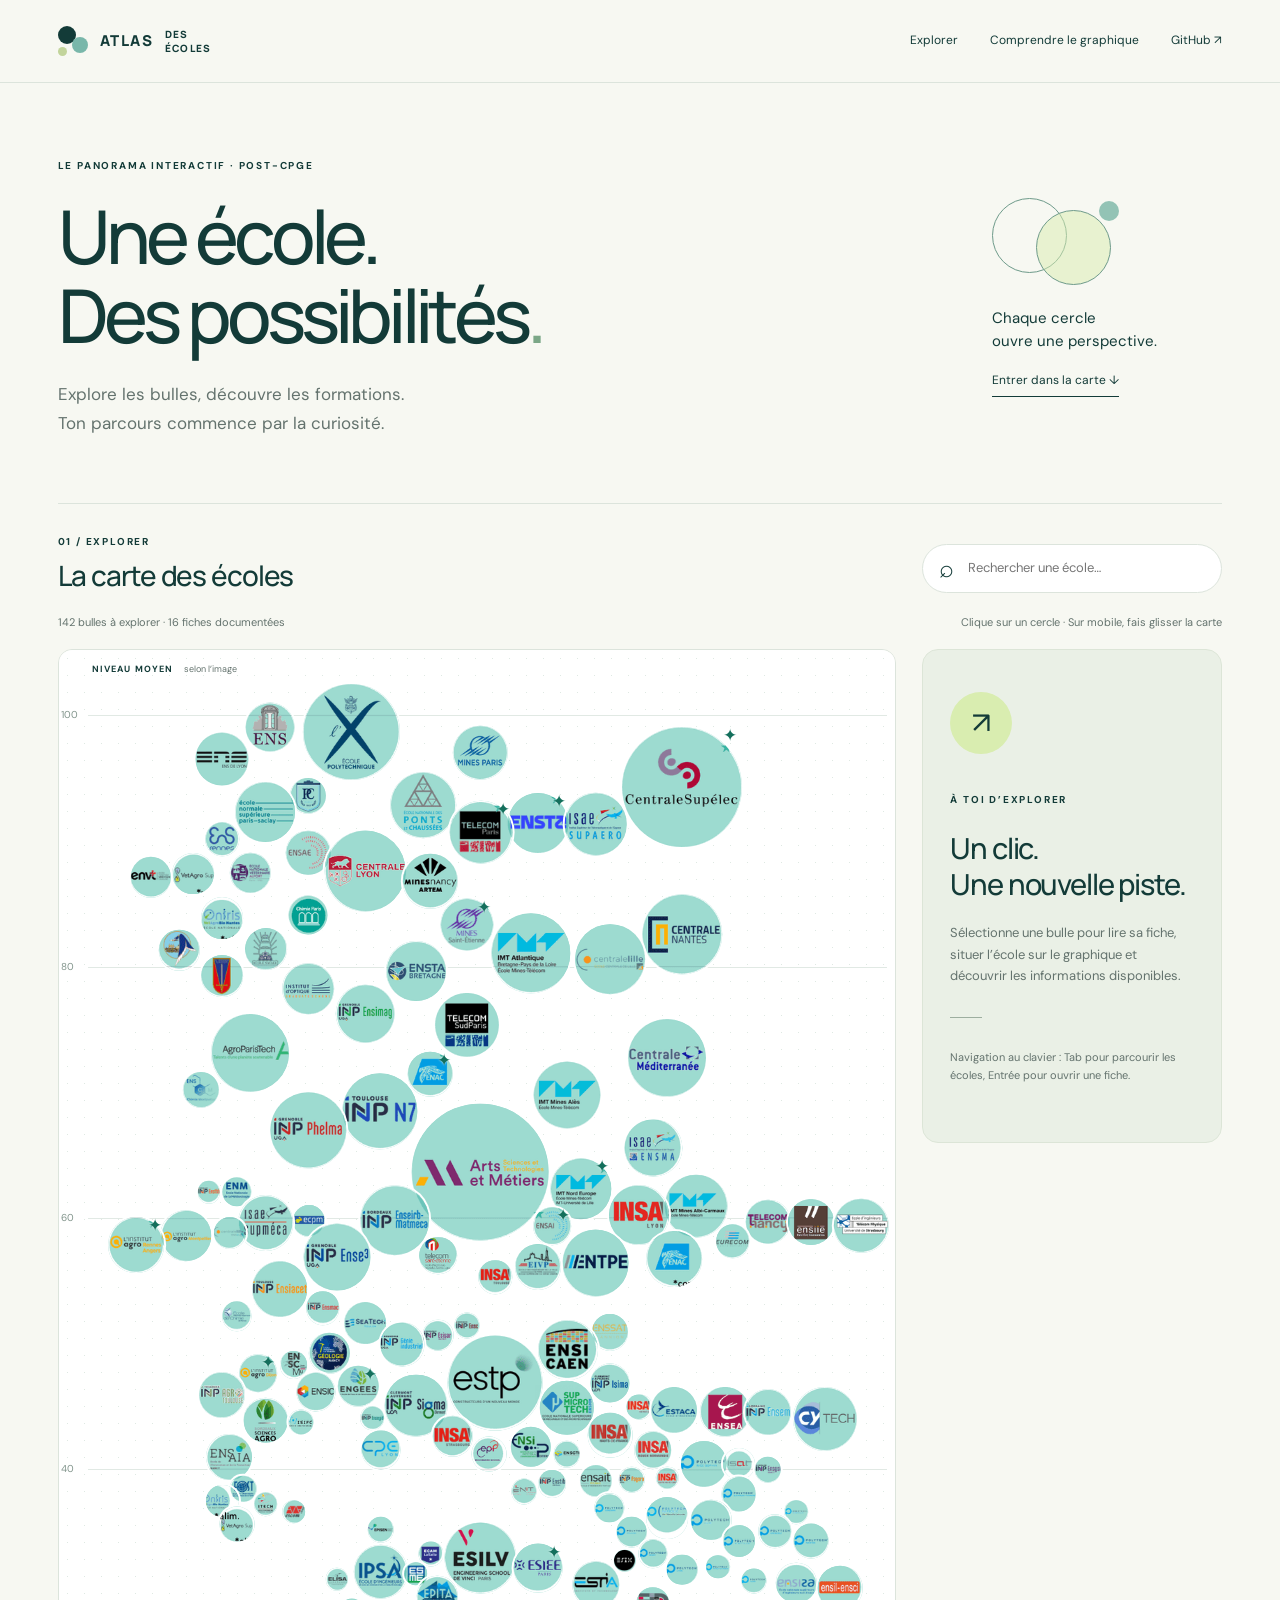
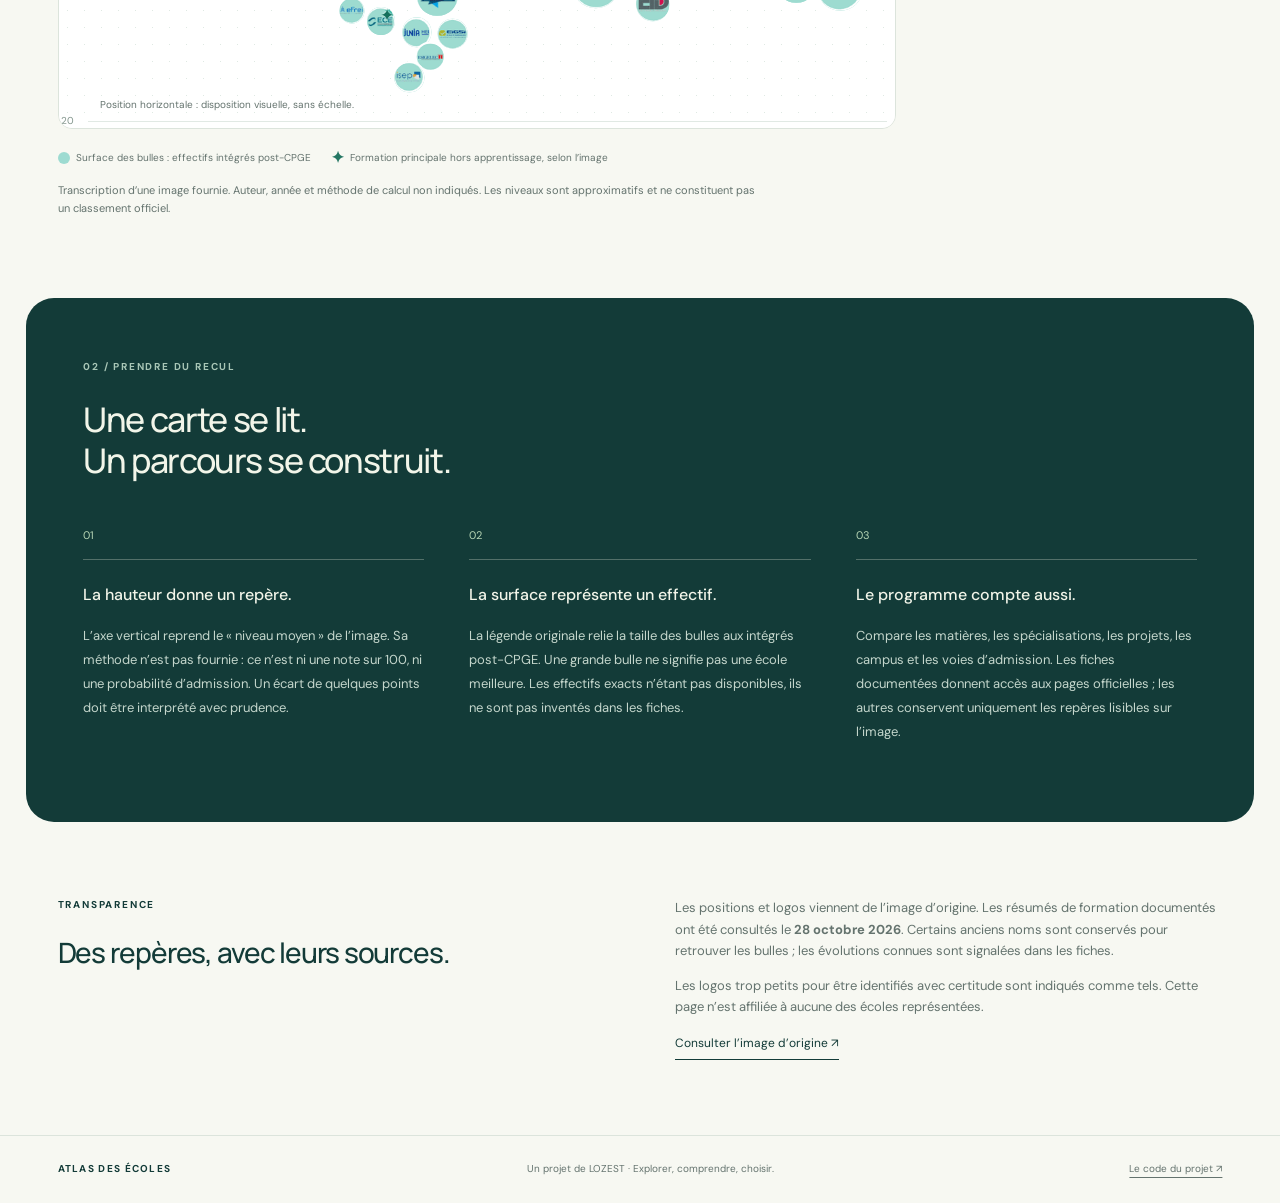
==== ecoles/index.html @ 5dcb4d63 "Add interactive school atlas with clickable bubbles and sourced profiles" ====
<!doctype html>
<html lang="fr">
<head>
<meta charset="utf-8"><meta name="viewport" content="width=device-width, initial-scale=1">
<meta name="theme-color" content="#103c39"><meta name="description" content="Explorez les écoles du graphique : bulles cliquables, repères visuels et fiches de formation sourcées.">
<title>Atlas des écoles — LOZEST</title>
<link rel="icon" href="data:image/svg+xml,%3Csvg xmlns='http://www.w3.org/2000/svg' viewBox='0 0 64 64'%3E%3Ccircle cx='32' cy='32' r='30' fill='%23103c39'/%3E%3Ccircle cx='23' cy='25' r='10' fill='%239cd9ce'/%3E%3Ccircle cx='43' cy='38' r='13' fill='%23e9f6c6'/%3E%3C/svg%3E">
<link rel="stylesheet" href="styles.css"><script defer src="schools.js"></script><script defer src="profiles.js"></script><script defer src="app.js"></script>
</head>
<body>
<header class="topbar"><a class="brand" href="./" aria-label="Atlas des écoles, accueil"><span class="brand-symbol" aria-hidden="true"><i></i><i></i><i></i></span> ATLAS<span class="brand-end">DES ÉCOLES</span></a><nav aria-label="Navigation"><a href="#carte">Explorer</a><a href="#lecture">Comprendre le graphique</a><a href="https://github.com/LOZEST/LOZEST.github.io/tree/main/ecoles" target="_blank" rel="noopener noreferrer">GitHub ↗</a></nav></header>
<main>
<section class="hero"><div><p class="eyebrow">LE PANORAMA INTERACTIF · POST-CPGE</p><h1>Une école.<br>Des possibilités<span class="period">.</span></h1><p class="intro">Explore les bulles, découvre les formations.<br>Ton parcours commence par la curiosité.</p></div><div class="hero-aside"><span class="orbit" aria-hidden="true"><i></i><i></i><i></i></span><p>Chaque cercle<br>ouvre une perspective.</p><a href="#carte" class="text-link">Entrer dans la carte <span>↓</span></a></div></section>
<section class="explorer" id="carte" aria-labelledby="map-heading">
<div class="explorer-heading"><div><p class="eyebrow">01 / EXPLORER</p><h2 id="map-heading">La carte des écoles</h2></div><label class="search-wrap"><span aria-hidden="true">⌕</span><input id="search" type="search" placeholder="Rechercher une école…" aria-label="Rechercher une école ou un domaine" autocomplete="off"></label></div>
<div class="chart-meta"><span id="result-count" aria-live="polite"></span><span>Clique sur un cercle · Sur mobile, fais glisser la carte</span></div>
<div class="explorer-layout"><div class="map-column"><div class="map-scroll" id="map-scroll" aria-label="Carte des écoles, défilement horizontal sur petit écran"><div class="map" id="map"><span class="axis-name">NIVEAU MOYEN <span>selon l’image</span></span><div id="grid" aria-hidden="true"></div><div id="bubbles"></div><div class="map-end">Position horizontale : disposition visuelle, sans échelle.</div></div></div><div class="plot-legend"><span><i class="legend-circle"></i> Surface des bulles : effectifs intégrés post-CPGE</span><span><b>✦</b> Formation principale hors apprentissage, selon l’image</span></div><p class="source-note">Transcription d’une image fournie. Auteur, année et méthode de calcul non indiqués. Les niveaux sont approximatifs et ne constituent pas un classement officiel.</p><p class="empty-results" id="empty-results" hidden>Aucune école ne correspond. Essaie un nom plus court ou un autre domaine.</p></div>
<aside class="details" id="details" aria-label="Fiche de l’école sélectionnée"><div class="details-inner" id="details-inner"><div class="detail-placeholder"><span class="placeholder-circle">↗</span><p class="eyebrow">À TOI D’EXPLORER</p><h2>Un clic.<br>Une nouvelle piste.</h2><p>Sélectionne une bulle pour lire sa fiche, situer l’école sur le graphique et découvrir les informations disponibles.</p><div class="tiny-line"></div><p class="small">Navigation au clavier : Tab pour parcourir les écoles, Entrée pour ouvrir une fiche.</p></div></div></aside></div>
</section>
<section class="reading" id="lecture"><div class="section-title"><p class="eyebrow">02 / PRENDRE DU RECUL</p><h2>Une carte se lit.<br>Un parcours se construit.</h2></div><div class="reading-grid"><article><span class="chapter">01</span><h3>La hauteur donne un repère.</h3><p>L’axe vertical reprend le « niveau moyen » de l’image. Sa méthode n’est pas fournie : ce n’est ni une note sur 100, ni une probabilité d’admission. Un écart de quelques points doit être interprété avec prudence.</p></article><article><span class="chapter">02</span><h3>La surface représente un effectif.</h3><p>La légende originale relie la taille des bulles aux intégrés post-CPGE. Une grande bulle ne signifie pas une école meilleure. Les effectifs exacts n’étant pas disponibles, ils ne sont pas inventés dans les fiches.</p></article><article><span class="chapter">03</span><h3>Le programme compte aussi.</h3><p>Compare les matières, les spécialisations, les projets, les campus et les voies d’admission. Les fiches documentées donnent accès aux pages officielles ; les autres conservent uniquement les repères lisibles sur l’image.</p></article></div></section>
<section class="provenance"><div><p class="eyebrow">TRANSPARENCE</p><h2>Des repères, avec leurs sources.</h2></div><div><p>Les positions et logos viennent de l’image d’origine. Les résumés de formation documentés ont été consultés le <strong>28 octobre 2026</strong>. Certains anciens noms sont conservés pour retrouver les bulles ; les évolutions connues sont signalées dans les fiches.</p><p>Les logos trop petits pour être identifiés avec certitude sont indiqués comme tels. Cette page n’est affiliée à aucune des écoles représentées.</p><a class="text-link" href="assets/graphique-original.png" target="_blank" rel="noopener">Consulter l’image d’origine ↗</a></div></section>
</main>
<footer><a class="footer-brand" href="./">ATLAS DES ÉCOLES</a><span>Un projet de LOZEST · Explorer, comprendre, choisir.</span><a href="https://github.com/LOZEST/LOZEST.github.io/tree/main/ecoles" target="_blank" rel="noopener">Le code du projet ↗</a></footer>
<dialog id="school-dialog" aria-label="Détails de l’école"><button class="close-circle" aria-label="Fermer la fiche">×</button><div id="dialog-content"></div></dialog>
<div class="tooltip" id="tooltip" role="tooltip" hidden></div>
<noscript><p class="noscript">Active JavaScript pour explorer les bulles. <a href="assets/graphique-original.png">Voir l’image originale</a>.</p></noscript>
</body>
</html>
---- ecoles/styles.css ----
@import url('https://fonts.googleapis.com/css2?family=DM+Sans:wght@400;500;600;700&family=Manrope:wght@400;500;600;700;800&display=swap');
:root{--ink:#133b38;--muted:#64736e;--paper:#f7f8f2;--mint:#9ddbd1;--accent:#d9edb0;--line:#dce4dc;--white:#fff;--font:'DM Sans',Arial,sans-serif}*{box-sizing:border-box}html{scroll-behavior:smooth;scroll-padding-top:25px}body{margin:0;background:var(--paper);color:var(--ink);font-family:var(--font);font-size:15px;line-height:1.65}a{color:inherit;text-underline-offset:5px}button,input{font:inherit}button{cursor:pointer}a:focus-visible,button:focus-visible,input:focus-visible{outline:3px solid #4b907f;outline-offset:5px}::selection{background:var(--accent)}.topbar{display:flex;align-items:center;justify-content:space-between;max-width:1536px;margin:auto;padding:26px 4.5%;border-bottom:1px solid var(--line);gap:24px}.brand{display:flex;align-items:center;gap:12px;font-weight:800;font-family:Manrope,var(--font);letter-spacing:.1em;text-decoration:none}.brand-end{font-size:10px;letter-spacing:.12em;max-width:50px;line-height:1.4}.brand-symbol{position:relative;display:block;width:30px;height:30px}.brand-symbol i{position:absolute;border-radius:50%;background:var(--ink);width:18px;height:18px;left:0;top:0}.brand-symbol i:nth-child(2){left:14px;top:11px;width:16px;height:16px;background:#79b7aa}.brand-symbol i:nth-child(3){left:0;top:21px;width:9px;height:9px;background:#c2d49b}nav{display:flex;gap:32px;font-size:12px}nav a{text-decoration:none}nav a:hover{text-decoration:underline}main{max-width:1536px;margin:auto}.hero{padding:75px 4.5% 65px;display:flex;justify-content:space-between;gap:35px;align-items:center}.eyebrow{font-size:10px;font-weight:700;letter-spacing:.18em;line-height:1.6;margin:0 0 22px}.hero h1{font:500 clamp(42px,5.8vw,82px)/1.07 Manrope,var(--font);letter-spacing:-.065em;margin:0 0 25px}.period{color:#7ba787}.intro{color:var(--muted);font-size:17px;line-height:1.7;margin:0}.hero-aside{padding:0 4% 0 0;min-width:230px}.hero-aside p{font-size:15px;line-height:1.5}.orbit{display:block;width:135px;height:85px;position:relative;margin-bottom:24px}.orbit i{position:absolute;width:75px;height:75px;border:1px solid #6f9b8b;border-radius:50%;left:0;top:0}.orbit i:nth-child(2){left:44px;top:12px;background:#d9edb080}.orbit i:nth-child(3){width:20px;height:20px;left:107px;top:3px;border:none;background:#93c3b5}.text-link{font-size:12px;text-decoration:none;border-bottom:1px solid currentColor;padding-bottom:5px;display:inline-block}.text-link:hover{color:#3d7666}.explorer{padding:0 4.5% 70px}.explorer-heading{display:flex;align-items:flex-end;justify-content:space-between;gap:24px;padding:30px 0 20px;border-top:1px solid var(--line)}.explorer-heading .eyebrow{margin-bottom:8px}h2{font:500 28px/1.25 Manrope,var(--font);letter-spacing:-.04em;margin:0}.search-wrap{display:flex;gap:12px;align-items:center;background:#fff;border:1px solid var(--line);padding:11px 16px;width:300px;border-radius:30px}.search-wrap span{font-size:25px;line-height:1}.search-wrap input{background:none;border:0;min-width:0;width:100%;color:var(--ink);font-size:13px}.search-wrap input:focus{outline:none}.search-wrap:focus-within{outline:2px solid #4b907f}.chart-meta{display:flex;justify-content:space-between;font-size:11px;color:var(--muted);gap:20px;margin:0 0 18px}.explorer-layout{display:grid;grid-template-columns:minmax(0,1fr) 300px;gap:26px;align-items:start}.map-column{min-width:0;position:relative}.map-scroll{overflow:auto;border:1px solid var(--line);border-radius:14px;background:#fff;scrollbar-color:#9fc5bb #f0f5f0;scrollbar-width:thin}.map{position:relative;width:100%;min-width:740px;aspect-ratio:1200/1546;background:radial-gradient(#dfe9e3 .7px,transparent .7px);background-size:17px 17px}.axis-name{position:absolute;top:12px;left:4%;font-size:9px;font-weight:700;letter-spacing:.12em}.axis-name span{font-weight:400;letter-spacing:0;color:var(--muted);margin-left:8px}.gridline{position:absolute;left:3.5%;right:1%;border-top:1px solid #e1e9e4}.gridline span{position:absolute;top:-9px;left:-30px;font-size:10px;color:#81948b;background:#fff;padding:0 3px}.bubble{position:absolute;display:block;border:0;padding:0;background:var(--mint);border-radius:50%;transform:translate(-50%,-50%);transition:transform .2s,box-shadow .2s,opacity .2s;box-shadow:0 0 0 2px #fff;isolation:isolate;aspect-ratio:1}.bubble .logo{position:absolute;inset:0;border-radius:inherit;background-image:url('assets/graphique-original.png');background-repeat:no-repeat;pointer-events:none}.bubble:hover,.bubble:focus-visible{z-index:4;transform:translate(-50%,-50%) scale(1.12);box-shadow:0 6px 24px #103c3930,0 0 0 3px #407c6b}.bubble[aria-pressed=true]{z-index:3;box-shadow:0 0 0 3px var(--ink),0 0 0 7px #d9edb0}.bubble.dim{opacity:.12}.bubble.dim:hover,.bubble.dim:focus-visible{opacity:1}.bubble .star{position:absolute;top:0;right:4%;color:#146f5c;font-size:clamp(12px,1.3vw,18px);line-height:1;text-shadow:0 0 2px #fff;pointer-events:none}.map-end{position:absolute;bottom:14px;left:5%;font-size:10px;color:var(--muted)}.plot-legend{display:flex;flex-wrap:wrap;gap:8px 20px;font-size:10px;color:var(--muted);margin:16px 0 8px}.plot-legend span{display:flex;align-items:center;gap:6px}.legend-circle{width:12px;height:12px;border-radius:50%;background:var(--mint);display:inline-block}.plot-legend b{font-size:16px;color:#247663}.source-note{font-size:11px;line-height:1.6;color:var(--muted);max-width:700px}.details{position:sticky;top:24px;min-width:0}.details-inner{background:#eaf0e6;border:1px solid #dce5d7;border-radius:16px;padding:27px;max-height:calc(100vh - 48px);overflow:auto}.detail-placeholder{padding:15px 0 20px}.placeholder-circle{display:grid;place-items:center;width:62px;height:62px;border-radius:50%;background:var(--accent);font-size:30px;margin-bottom:38px}.detail-placeholder h2{font-size:29px}.detail-placeholder>p:not(.eyebrow){font-size:13px;color:var(--muted);margin-top:20px}.tiny-line{width:32px;border-top:1px solid #9dae9f;margin:30px 0}.small{font-size:11px!important}.detail-logo{width:74px;height:74px;border-radius:50%;background-image:url('assets/graphique-original.png');background-repeat:no-repeat;margin:0 0 23px}.detail-category{font-size:9px;letter-spacing:.14em;text-transform:uppercase;color:#527565;margin:0 0 9px}.school-title{font:600 25px/1.2 Manrope,var(--font);letter-spacing:-.04em;overflow-wrap:anywhere;margin:0 0 12px}.image-name{font-size:11px;color:var(--muted)}.level-row{display:flex;align-items:center;gap:14px;margin:24px 0;padding:18px 0;border-block:1px solid #cdd9cb}.level-number{font:500 38px/1 Manrope,var(--font);letter-spacing:-.07em}.level-description{font-size:10px;color:var(--muted);line-height:1.6}.detail-section{margin:22px 0}.detail-section h3{font-size:12px;margin:0 0 7px}.detail-section p{font-size:12px;color:#51645a;line-height:1.75;margin:0}.tags{display:flex;gap:6px;flex-wrap:wrap;margin:16px 0}.tag{border:1px solid #c5d5c5;border-radius:20px;font-size:10px;padding:3px 9px}.detail-footnote{font-size:10px;color:var(--muted);line-height:1.7;margin-top:14px}.notice{border-left:2px solid #769a6e;padding-left:12px;margin:20px 0;font-size:11px;line-height:1.7;color:#526a57}.detail-source{font-size:12px;display:inline-block;margin-top:8px}.empty-results{position:absolute;top:90px;left:30px;right:30px;background:var(--ink);color:white;padding:24px;border-radius:12px}.reading{background:var(--ink);color:#f2f5e9;padding:60px 4.5% 65px;border-radius:28px;margin:0 2%}.reading .eyebrow{color:#a9c7b7}.reading h2{font-size:34px;line-height:1.2}.reading-grid{display:grid;grid-template-columns:repeat(3,1fr);gap:45px;margin-top:45px}.chapter{font-size:11px;color:#b6d5b4;border-bottom:1px solid #537069;display:block;padding-bottom:15px;margin-bottom:22px}.reading h3{font-size:16px;font-weight:500}.reading p{font-size:13px;line-height:1.85;color:#c4d6cc}.reading .eyebrow{font-size:10px}.provenance{display:grid;grid-template-columns:1fr 1fr;gap:70px;padding:75px 4.5%}.provenance h2{max-width:400px}.provenance p:not(.eyebrow){font-size:13px;color:var(--muted);margin-top:0}footer{max-width:1536px;margin:auto;padding:25px 4.5%;border-top:1px solid var(--line);display:flex;justify-content:space-between;gap:20px;font-size:10px;color:var(--muted)}.footer-brand{color:var(--ink);font-weight:700;letter-spacing:.13em;text-decoration:none}.tooltip{position:fixed;z-index:30;max-width:260px;background:var(--ink);color:#fff;padding:10px 14px;border-radius:9px;pointer-events:none;font-size:12px;box-shadow:0 5px 20px #103c3920}.tooltip small{display:block;color:#c5d9cd;margin-top:3px}dialog{border:0;border-radius:22px;padding:30px;background:#edf2e9;color:var(--ink);max-width:480px;width:calc(100% - 28px);max-height:85dvh;overflow:auto}dialog::backdrop{background:#0c292977;backdrop-filter:blur(3px)}.close-circle{position:sticky;top:0;float:right;width:40px;height:40px;border-radius:50%;border:1px solid #cad8ca;background:#fff;color:var(--ink);font-size:24px;z-index:4}dialog .detail-section p{font-size:14px}.noscript{padding:25px;text-align:center;background:#fff}body.dialog-open{overflow:hidden}@media(min-width:1600px){.map{min-width:0}}@media(max-width:1150px){.explorer-layout{grid-template-columns:minmax(0,1fr) 270px;gap:18px}.details-inner{padding:22px}.map{min-width:740px}.hero{padding-top:55px}}@media(max-width:850px){.explorer-layout{display:block}.details{display:none}.map{min-width:850px}.hero h1{font-size:56px}.hero-aside{min-width:170px;padding:0}.hero-aside p{font-size:13px}.topbar nav{gap:17px}.chart-meta{font-size:10px}.reading-grid{gap:25px}.provenance{gap:35px}}@media(max-width:580px){.topbar{padding:20px 6%;align-items:center}.brand-end{display:none}.topbar nav a:nth-child(2){display:none}.topbar nav{gap:18px;font-size:11px}.hero{padding:45px 6%}.hero h1{font-size:45px}.hero .eyebrow{font-size:8px}.hero-aside{display:none}.intro{font-size:15px}.explorer{padding:0 4% 40px}.explorer-heading{display:block;padding-top:25px}.search-wrap{width:100%;margin-top:22px}.explorer-heading h2{font-size:26px}.chart-meta{flex-direction:column;gap:4px}.map{min-width:900px}.map-scroll{max-height:70dvh;overscroll-behavior:contain}.reading{padding:40px 7%;margin:0 3%;border-radius:20px}.reading h2{font-size:28px}.reading-grid{grid-template-columns:1fr;gap:20px;margin-top:25px}.chapter{padding-bottom:8px;margin-bottom:10px}.reading h3{margin-top:12px}.provenance{grid-template-columns:1fr;padding:45px 6%;gap:24px}footer{flex-wrap:wrap;padding:25px 6%}footer span{order:3;flex-basis:100%}.bubble:hover{transform:translate(-50%,-50%)}.plot-legend{font-size:10px}}
@media(prefers-reduced-motion:reduce){html{scroll-behavior:auto}*{transition:none!important}}
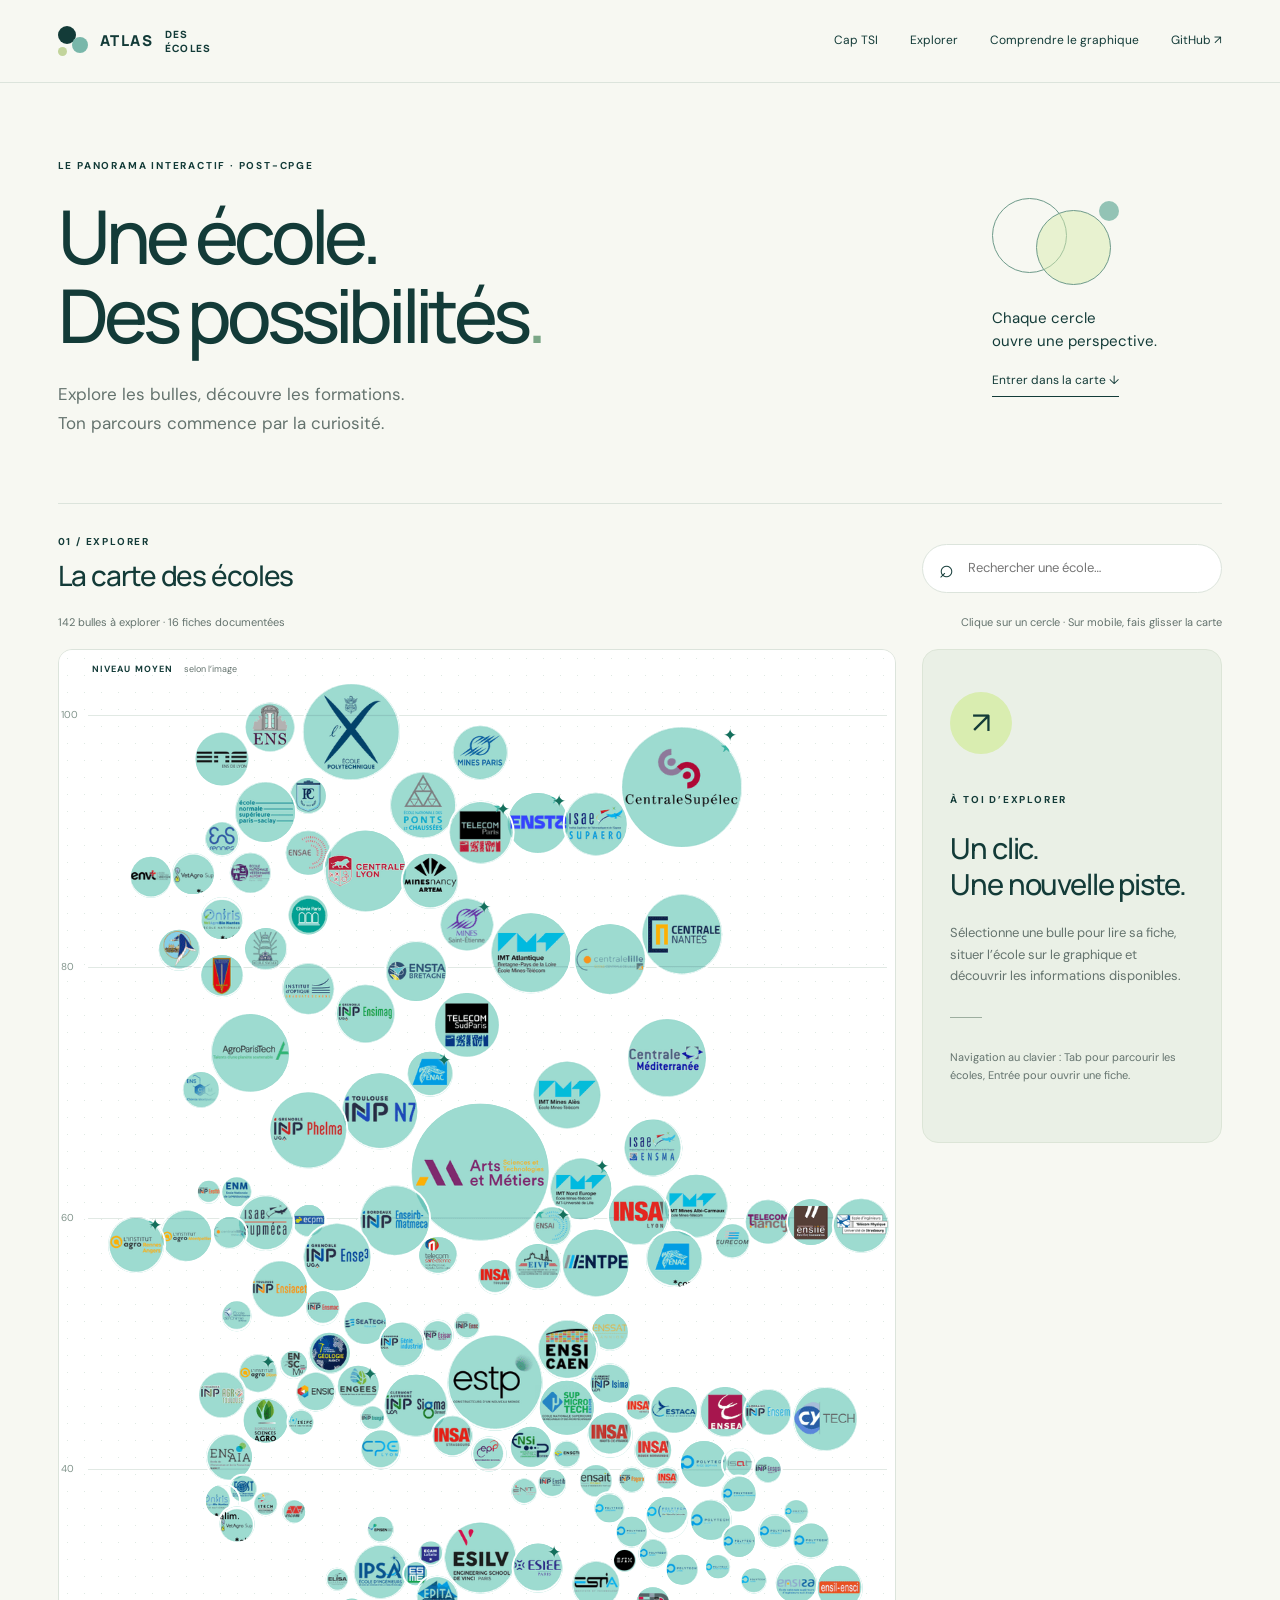
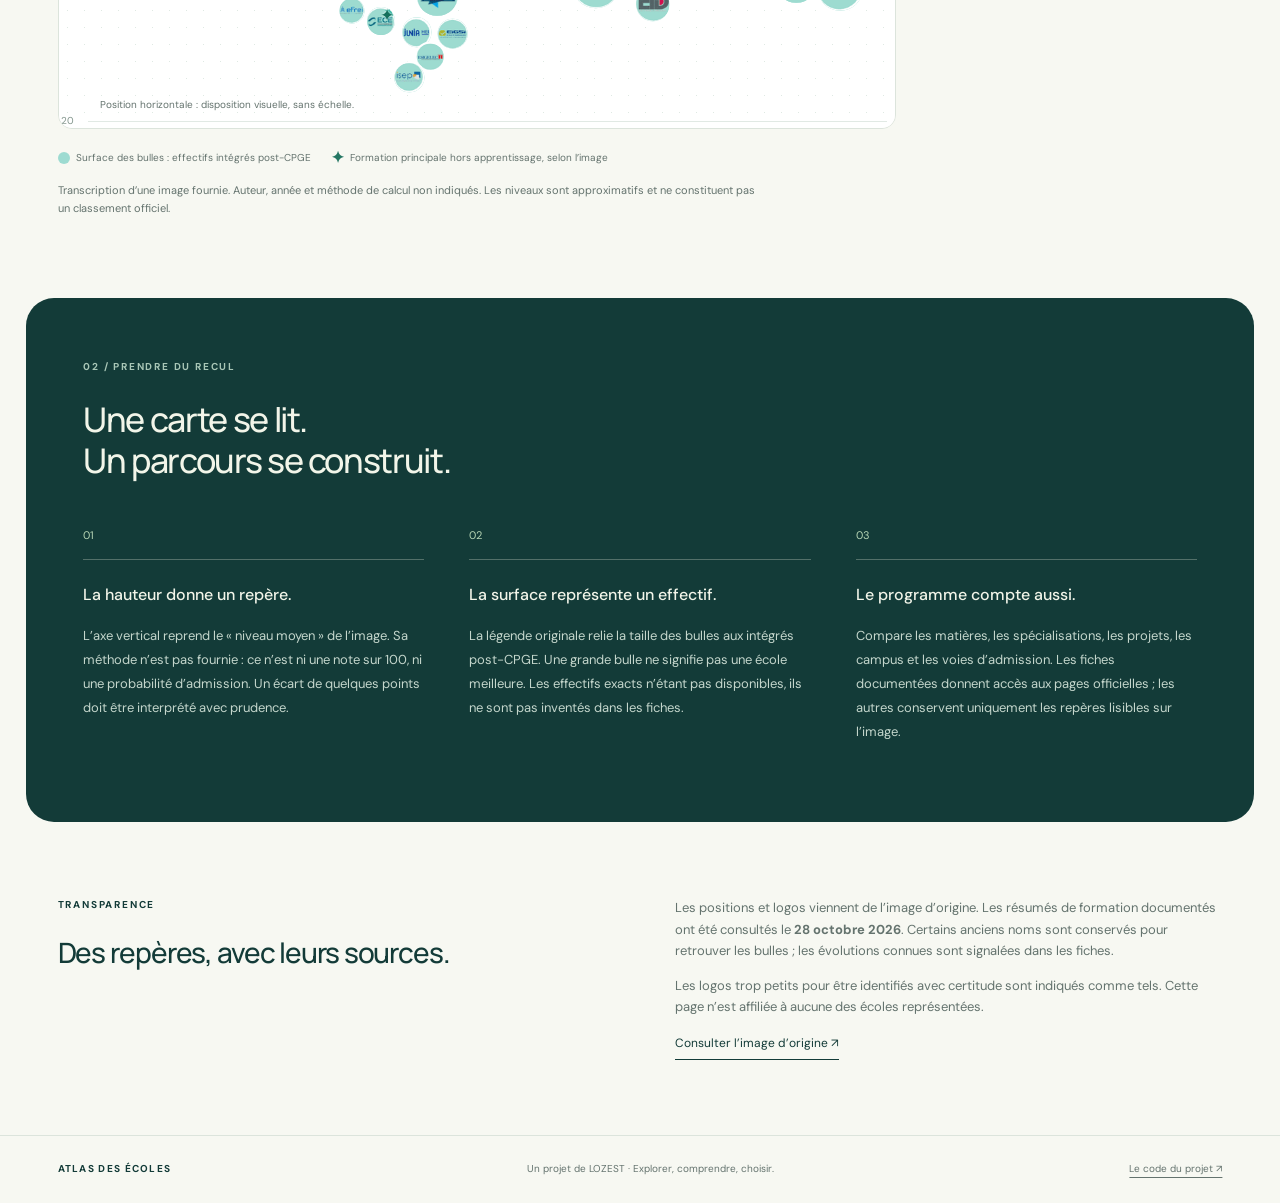
==== commit 8bb8fcd4: "Add Cap TSI: sourced places, integration statistics and interactive school profiles" ====
--- a/ecoles/index.html
+++ b/ecoles/index.html
@@ -8,7 +8,7 @@
 <link rel="stylesheet" href="styles.css"><script defer src="schools.js"></script><script defer src="profiles.js"></script><script defer src="app.js"></script>
 </head>
 <body>
-<header class="topbar"><a class="brand" href="./" aria-label="Atlas des écoles, accueil"><span class="brand-symbol" aria-hidden="true"><i></i><i></i><i></i></span> ATLAS<span class="brand-end">DES ÉCOLES</span></a><nav aria-label="Navigation"><a href="#carte">Explorer</a><a href="#lecture">Comprendre le graphique</a><a href="https://github.com/LOZEST/LOZEST.github.io/tree/main/ecoles" target="_blank" rel="noopener noreferrer">GitHub ↗</a></nav></header>
+<header class="topbar"><a class="brand" href="./" aria-label="Atlas des écoles, accueil"><span class="brand-symbol" aria-hidden="true"><i></i><i></i><i></i></span> ATLAS<span class="brand-end">DES ÉCOLES</span></a><nav aria-label="Navigation"><a href="tsi/">Cap TSI</a><a href="#carte">Explorer</a><a href="#lecture">Comprendre le graphique</a><a href="https://github.com/LOZEST/LOZEST.github.io/tree/main/ecoles" target="_blank" rel="noopener noreferrer">GitHub ↗</a></nav></header>
 <main>
 <section class="hero"><div><p class="eyebrow">LE PANORAMA INTERACTIF · POST-CPGE</p><h1>Une école.<br>Des possibilités<span class="period">.</span></h1><p class="intro">Explore les bulles, découvre les formations.<br>Ton parcours commence par la curiosité.</p></div><div class="hero-aside"><span class="orbit" aria-hidden="true"><i></i><i></i><i></i></span><p>Chaque cercle<br>ouvre une perspective.</p><a href="#carte" class="text-link">Entrer dans la carte <span>↓</span></a></div></section>
 <section class="explorer" id="carte" aria-labelledby="map-heading">
